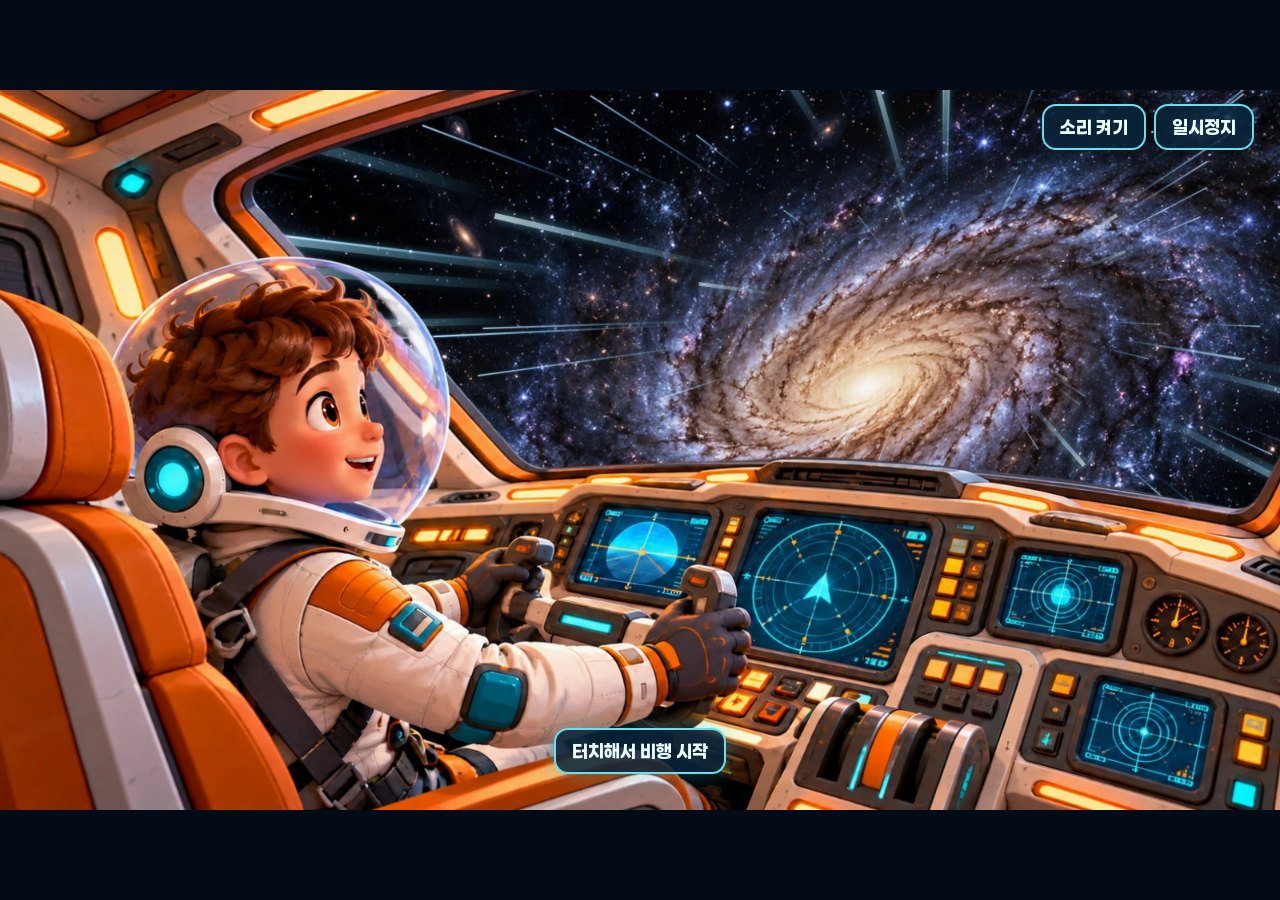
==== cabin.html @ 803ab3eb "Publish Starlight Voyage with fullscreen start and connected missions" ====
<!doctype html><html lang="ko"><meta charset="utf-8"><meta name="viewport" content="width=device-width,initial-scale=1,viewport-fit=cover"><title>별빛 항해 · 조종석 비행</title><style>
@font-face{font-family:Paperlogy;src:url('fonts/Paperlogy-8ExtraBold.ttf');font-weight:800}*{box-sizing:border-box}body{margin:0;background:#030b17;display:grid;place-items:center;width:100vw;height:100dvh;overflow:hidden;font:800 18px Paperlogy,sans-serif}main{position:relative;width:min(100vw,177.7778dvh);aspect-ratio:16/9;overflow:hidden}canvas{width:100%;height:100%;display:block}button{font:inherit;color:#eaffff;border:2px solid #69deef;background:#09263cdb;border-radius:14px;padding:10px 16px;cursor:pointer;min-height:44px}nav{position:absolute;right:2%;top:2%;display:flex;gap:8px}#start{position:absolute;bottom:5%;left:50%;transform:translateX(-50%);white-space:nowrap;box-shadow:0 0 22px #16cde155}#status{position:absolute;left:3%;bottom:2%;color:white;font-size:14px;text-shadow:0 2px 4px #000}[hidden]{display:none!important}</style>
<main><canvas id="view" width="1600" height="900" aria-label="우주선 조종석에서 별빛을 지나 비행하는 소년"></canvas><nav><button id="sound" aria-label="소리 켜기">소리 켜기</button><button id="pause">일시정지</button></nav><button id="start">터치해서 비행 시작</button><span id="status" role="status">장면 준비 중…</span></main><script src="cabin.js?v=14"></script></html>
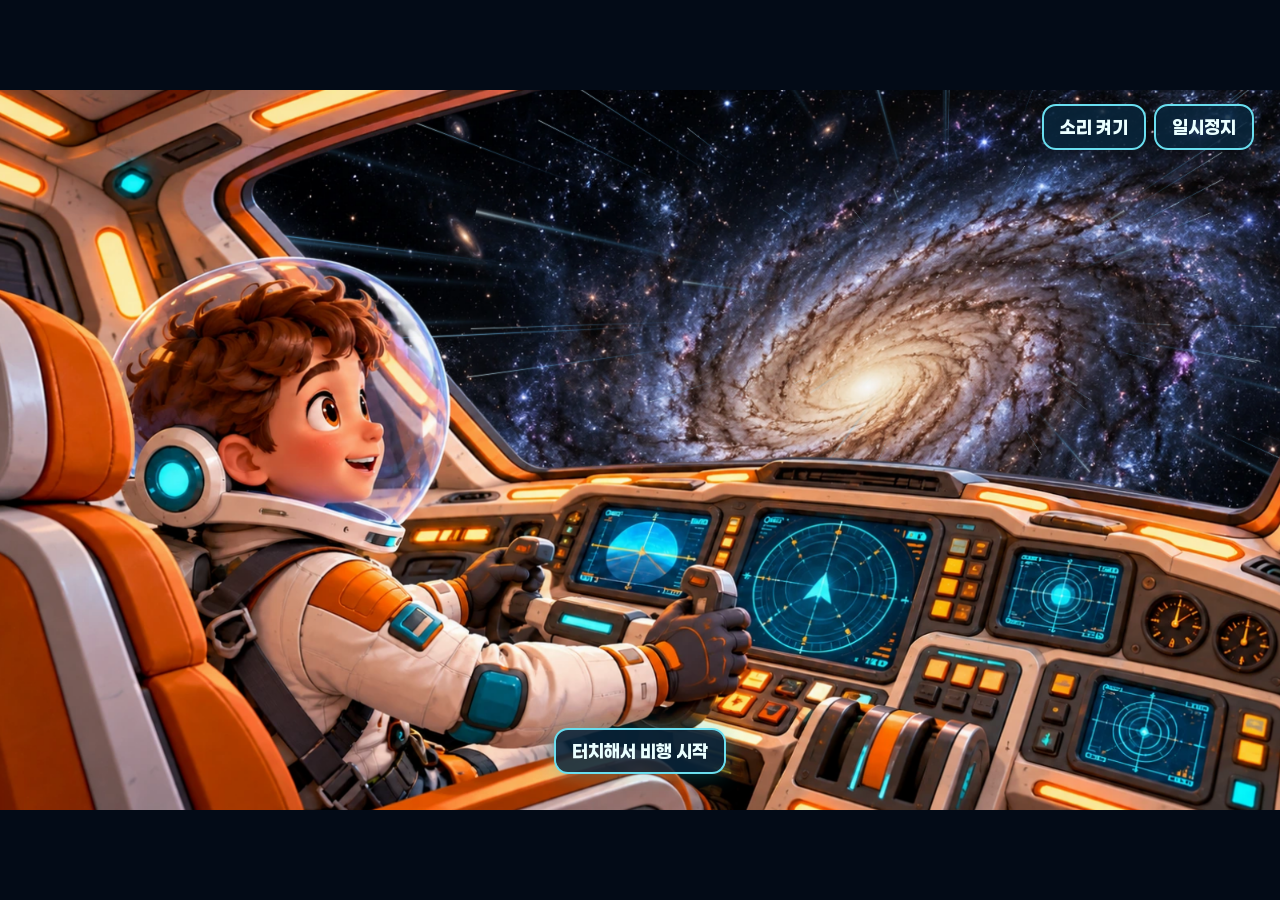
==== commit 0ca74eee: "Improve mobile rendering and mission transitions" ====
--- a/cabin.html
+++ b/cabin.html
@@ -1,6 +1,6 @@
 <!doctype html><html lang="ko"><meta charset="utf-8"><meta name="viewport" content="width=device-width,initial-scale=1,viewport-fit=cover"><title>별빛 항해 · 조종석 비행</title><style>
 @font-face{font-family:Paperlogy;src:url('fonts/Paperlogy-8ExtraBold.ttf');font-weight:800}*{box-sizing:border-box}body{margin:0;background:#030b17;display:grid;place-items:center;width:100vw;height:100dvh;overflow:hidden;font:800 18px Paperlogy,sans-serif}main{position:relative;width:min(100vw,177.7778dvh);aspect-ratio:16/9;overflow:hidden}canvas{width:100%;height:100%;display:block}button{font:inherit;color:#eaffff;border:2px solid #69deef;background:#09263cdb;border-radius:14px;padding:10px 16px;cursor:pointer;min-height:44px}nav{position:absolute;right:2%;top:2%;display:flex;gap:8px}#start{position:absolute;bottom:5%;left:50%;transform:translateX(-50%);white-space:nowrap;box-shadow:0 0 22px #16cde155}#status{position:absolute;left:3%;bottom:2%;color:white;font-size:14px;text-shadow:0 2px 4px #000}[hidden]{display:none!important}</style>
-<main><canvas id="view" width="1600" height="900" aria-label="우주선 조종석에서 별빛을 지나 비행하는 소년"></canvas><nav><button id="sound" aria-label="소리 켜기">소리 켜기</button><button id="pause">일시정지</button></nav><button id="start">터치해서 비행 시작</button><span id="status" role="status">장면 준비 중…</span></main><script src="cabin.js?v=14"></script></html>
+<main><canvas id="view" width="1600" height="900" aria-label="우주선 조종석에서 별빛을 지나 비행하는 소년"></canvas><nav><button id="sound" aria-label="소리 켜기">소리 켜기</button><button id="pause">일시정지</button></nav><button id="start">터치해서 비행 시작</button><span id="status" role="status">장면 준비 중…</span></main><script src="cabin.js?v=15"></script></html>
 
 
 
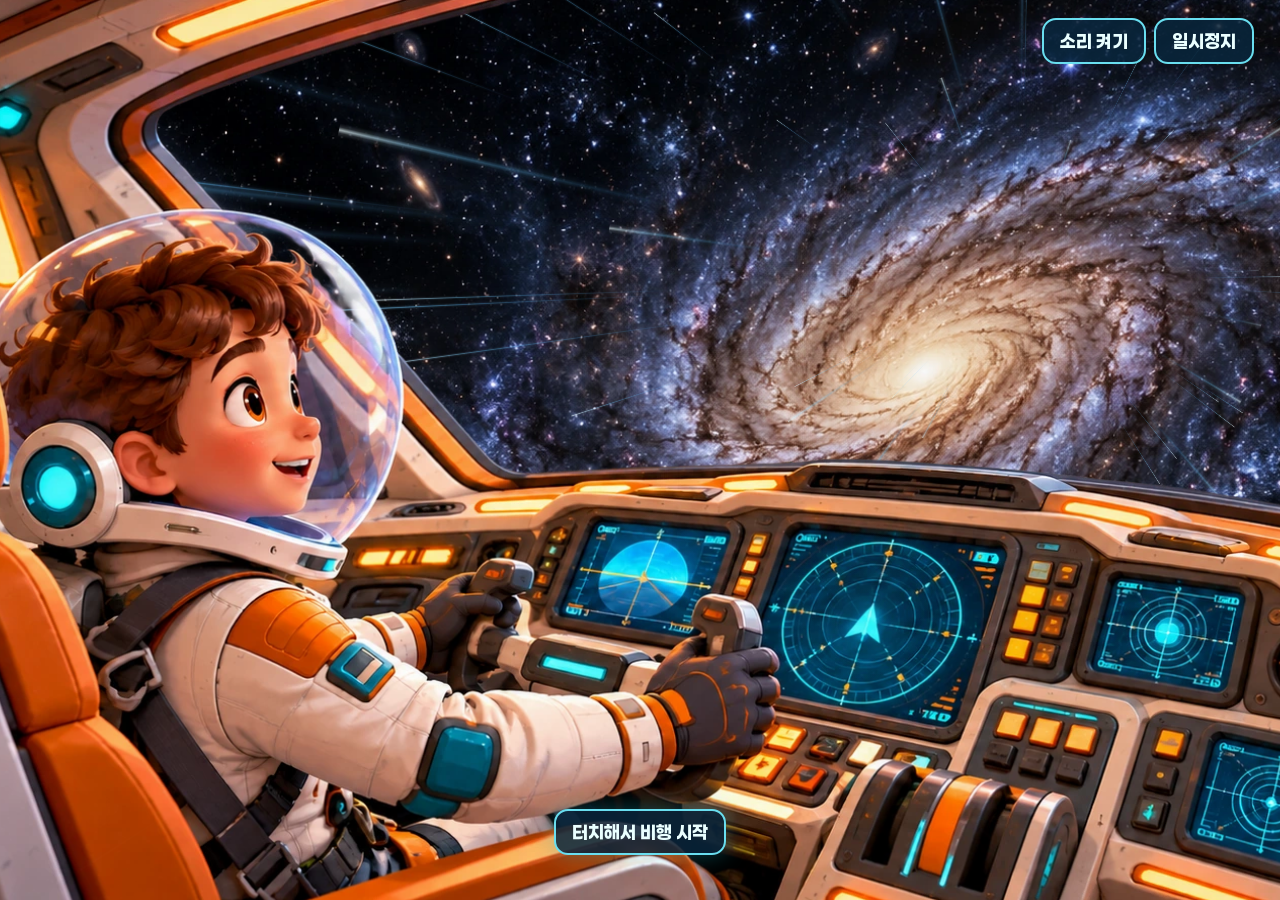
==== commit cad9e71c: "Fill wide screens with proportional cockpit scene" ====
--- a/cabin.html
+++ b/cabin.html
@@ -1,6 +1,6 @@
 <!doctype html><html lang="ko"><meta charset="utf-8"><meta name="viewport" content="width=device-width,initial-scale=1,viewport-fit=cover"><title>별빛 항해 · 조종석 비행</title><style>
-@font-face{font-family:Paperlogy;src:url('fonts/Paperlogy-8ExtraBold.ttf');font-weight:800}*{box-sizing:border-box}body{margin:0;background:#030b17;display:grid;place-items:center;width:100vw;height:100dvh;overflow:hidden;font:800 18px Paperlogy,sans-serif}main{position:relative;width:min(100vw,177.7778dvh);aspect-ratio:16/9;overflow:hidden}canvas{width:100%;height:100%;display:block}button{font:inherit;color:#eaffff;border:2px solid #69deef;background:#09263cdb;border-radius:14px;padding:10px 16px;cursor:pointer;min-height:44px}nav{position:absolute;right:2%;top:2%;display:flex;gap:8px}#start{position:absolute;bottom:5%;left:50%;transform:translateX(-50%);white-space:nowrap;box-shadow:0 0 22px #16cde155}#status{position:absolute;left:3%;bottom:2%;color:white;font-size:14px;text-shadow:0 2px 4px #000}[hidden]{display:none!important}</style>
-<main><canvas id="view" width="1600" height="900" aria-label="우주선 조종석에서 별빛을 지나 비행하는 소년"></canvas><nav><button id="sound" aria-label="소리 켜기">소리 켜기</button><button id="pause">일시정지</button></nav><button id="start">터치해서 비행 시작</button><span id="status" role="status">장면 준비 중…</span></main><script src="cabin.js?v=15"></script></html>
+@font-face{font-family:Paperlogy;src:url('fonts/Paperlogy-8ExtraBold.ttf');font-weight:800}*{box-sizing:border-box}body{margin:0;background:#030b17;display:grid;place-items:center;width:100vw;height:100dvh;overflow:hidden;font:800 18px Paperlogy,sans-serif}main{position:relative;width:100vw;height:100dvh;overflow:hidden}canvas{width:100%;height:100%;display:block;object-fit:cover}button{font:inherit;color:#eaffff;border:2px solid #69deef;background:#09263cdb;border-radius:14px;padding:10px 16px;cursor:pointer;min-height:44px}nav{position:absolute;right:2%;top:2%;display:flex;gap:8px}#start{position:absolute;bottom:5%;left:50%;transform:translateX(-50%);white-space:nowrap;box-shadow:0 0 22px #16cde155}#status{position:absolute;left:3%;bottom:2%;color:white;font-size:14px;text-shadow:0 2px 4px #000}[hidden]{display:none!important}</style>
+<main><canvas id="view" width="1600" height="900" aria-label="우주선 조종석에서 별빛을 지나 비행하는 소년"></canvas><nav><button id="sound" aria-label="소리 켜기">소리 켜기</button><button id="pause">일시정지</button></nav><button id="start">터치해서 비행 시작</button><span id="status" role="status">장면 준비 중…</span></main><script src="cabin.js?v=16"></script></html>
 
 
 
